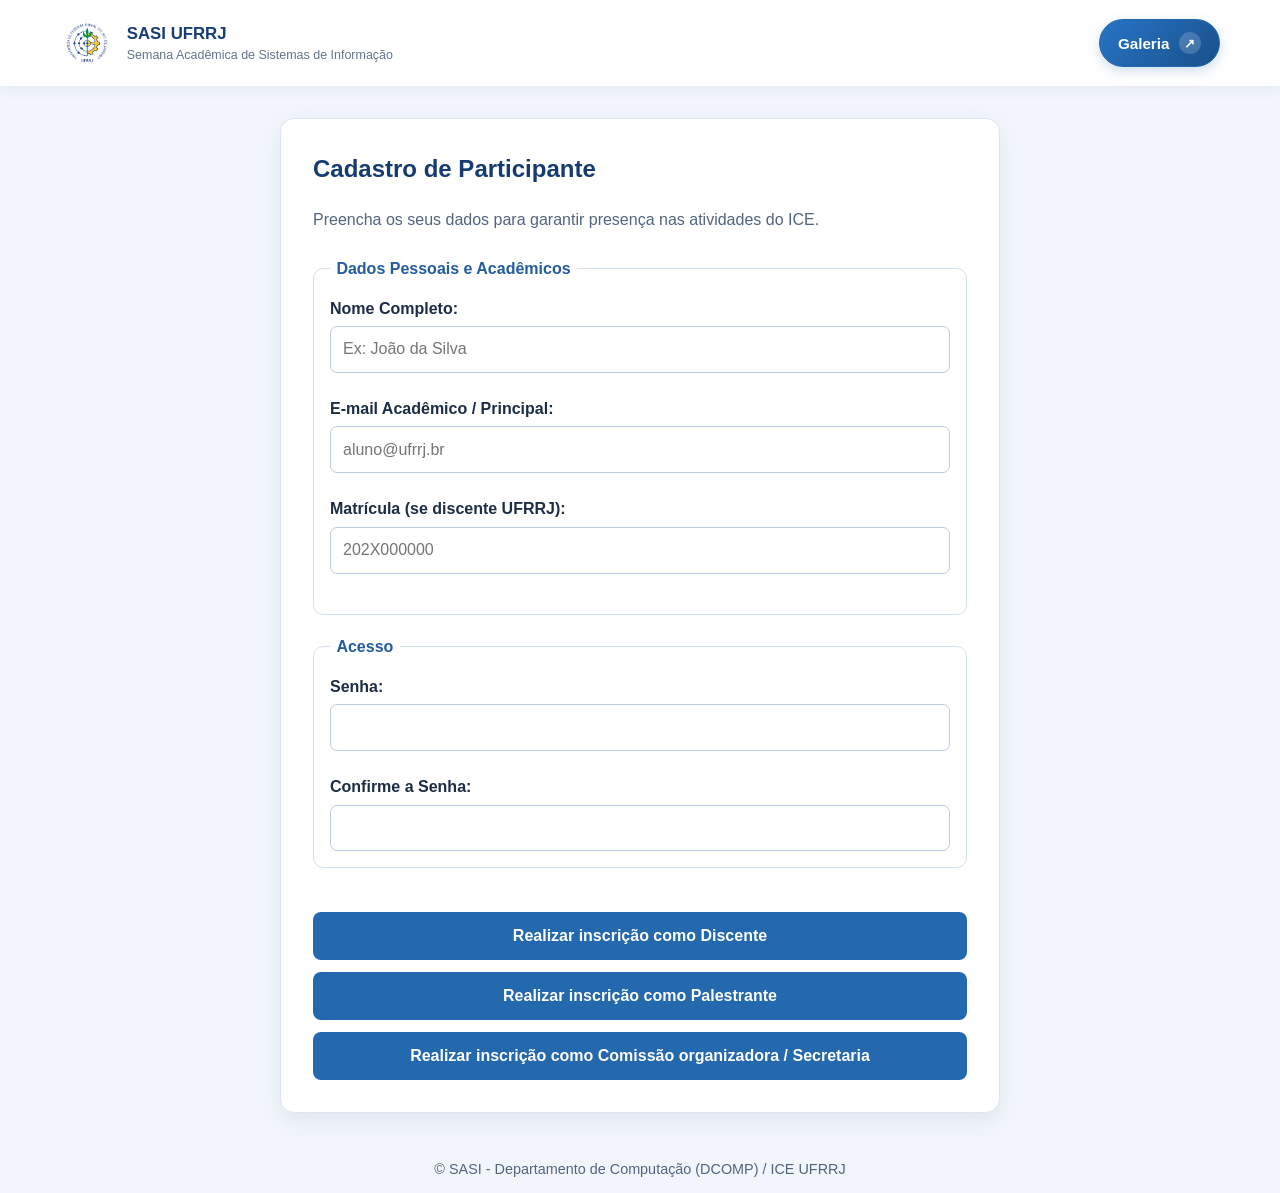
==== index.html @ 39d0a59e "Rename telaLogin.html to index.html" ====
<!DOCTYPE html>
<html lang="pt-br">
<head>
    <meta charset="UTF-8">
    <meta name="viewport" content="width=device-width, initial-scale=1.0">
    <title>SASI UFRRJ</title>
    <link rel="stylesheet" href="../css/telaLoguin.css">
</head>
<body>
    <header>
      <a class="brand" href="telaGaleria.html" aria-label="SASI UFRRJ — abrir galeria">
        <img class="logo" src="../imagens/rural_logo.png" alt="">
        <span>
          <strong>SASI UFRRJ</strong>
          <small>Semana Acadêmica de Sistemas de Informação</small>
        </span>
      </a>
        <nav aria-label="Navegação principal">
          <a class="gallery-link" href="telaGaleria.html">
            Galeria
            <span aria-hidden="true">↗</span>
          </a>
      </nav>
    </header>

<main>
  <section>
    <h1>Cadastro de Participante</h1>
    <p>Preencha os seus dados para garantir presença nas atividades do ICE.</p>
    
    <form action="#" method="get">
      <fieldset>
        <legend>Dados Pessoais e Acadêmicos</legend>
        
        <label for="nome">Nome Completo:</label><br>
        <input type="text" id="nome" placeholder="Ex: João da Silva" required><br><br>

        <label for="email">E-mail Acadêmico / Principal:</label><br>
        <input type="email" id="email" placeholder="aluno@ufrrj.br" required><br><br>

        <label for="matricula">Matrícula (se discente UFRRJ):</label><br>
        <input type="text" id="matricula" placeholder="202X000000"><br><br>
      </fieldset>

      <fieldset>
        <legend>Acesso</legend>
        <label for="senha">Senha:</label><br>
        <input type="password" id="senha" required><br><br>
        
        <label for="confirma_senha">Confirme a Senha:</label><br>
        <input type="password" id="confirma_senha" required>
      </fieldset>

      <br>
      <div class="botoes-inscricao">
        <button type="submit" formaction="telaDiscente.html" formmethod="get">Realizar inscrição como Discente</button>
        <button type="submit" formaction="telaPalestrante.html" formmethod="get">Realizar inscrição como Palestrante</button>
        <button type="submit" formaction="telaOrganização.html" formmethod="get">Realizar inscrição como Comissão organizadora / Secretaria</button>
      </div>
    </form>
  </section>
</main>

<footer>
  <p>&copy; SASI - Departamento de Computação (DCOMP) / ICE UFRRJ</p>
</footer>
</body>
</html>
---- css/telaLoguin.css ----
/* Define a paleta, a tipografia e as cores gerais da página. */
      :root {
        color-scheme: light;
        font-family: "Segoe UI", Arial, sans-serif;
        color: #1d2d45;
        background: #f2f6fc;
      }

      /* Mantém o cálculo de dimensões consistente em todos os elementos. */
      * {
        box-sizing: border-box;
      }

      /* Organiza a página em coluna e ocupa pelo menos toda a altura da tela. */
      body {
        min-height: 100vh;
        margin: 0;
        display: flex;
        flex-direction: column;
      }

      /* Estiliza o cabeçalho com fundo azul e conteúdo centralizado. */
      header {
        padding: 1.5rem 1rem;
        color: #fff;
        text-align: center;
        background: linear-gradient(135deg, #153b70, #2875c7);
      }

      /* Ajusta o título principal do cabeçalho. */
      header h1 {
        margin: 0 0 0.75rem;
        font-size: clamp(1.4rem, 4vw, 2rem);
      }

      /* Centraliza os links e permite que quebrem linha em telas menores. */
      nav {
        display: flex;
        justify-content: center;
        flex-wrap: wrap;
        gap: 0.5rem 1.25rem;
      }

      /* Define a aparência padrão dos links de navegação. */
      nav a {
        color: #e7f1ff;
        font-weight: 600;
        text-decoration: none;
      }

      /* Destaca links ao passar o mouse ou navegar pelo teclado. */
      nav a:hover,
      nav a:focus-visible {
        color: #fff;
        text-decoration: underline;
      }

      /* Limita a largura do conteúdo e o centraliza na página. */
      main {
        width: min(100% - 2rem, 720px);
        margin: 2rem auto;
        flex: 1;
      }

      /* Apresenta a área principal como um cartão. */
      section {
        padding: clamp(1.25rem, 4vw, 2rem);
        border: 1px solid #dce6f2;
        border-radius: 14px;
        background: #fff;
        box-shadow: 0 8px 24px rgb(29 55 91 / 8%);
      }

      /* Destaca o título da seção com o tom azul principal. */
      section h1,
      section h2 {
        margin-top: 0;
        color: #153b70;
      }

      /* Melhora a leitura do texto introdutório da seção. */
      section > p {
        margin-bottom: 1.5rem;
        color: #52647e;
        line-height: 1.6;
      }

      /* Agrupa os campos do formulário com borda e espaçamento. */
      fieldset {
        min-width: 0;
        margin: 0 0 1.25rem;
        padding: 1rem;
        border: 1px solid #d5e0ef;
        border-radius: 10px;
      }

      /* Diferencia o título de cada grupo de campos. */
      legend {
        padding: 0 0.4rem;
        color: #245c9e;
        font-weight: 700;
      }

      /* Destaca os rótulos dos campos. */
      label {
        display: inline-block;
        margin-bottom: 0.35rem;
        font-weight: 600;
      }

      /* Padroniza dimensões e aparência dos campos do formulário. */
      input {
        width: 100%;
        min-height: 44px;
        padding: 0.65rem 0.75rem;
        border: 1px solid #bdcbe0;
        border-radius: 7px;
        background: #fff;
        color: inherit;
        font: inherit;
      }

      /* Indica visualmente quando um campo está em foco. */
      input:focus {
        border-color: #2875c7;
        outline: 3px solid rgb(40 117 199 / 18%);
      }

      /* Organiza as opções de perfil em uma coluna. */
      .botoes-inscricao {
        display: grid;
        gap: 0.75rem;
      }

      /* Estiliza os botões de inscrição para cada perfil. */
      button {
        width: 100%;
        min-height: 48px;
        padding: 0.75rem 1rem;
        border: 0;
        border-radius: 8px;
        background: #2468ad;
        color: #fff;
        font: inherit;
        font-weight: 700;
        cursor: pointer;
        transition: background-color 150ms ease, transform 150ms ease;
      }

      /* Escurece o botão ao passar o mouse. */
      button:hover {
        background: #194f89;
      }

      /* Dá retorno visual enquanto o botão está sendo pressionado. */
      button:active {
        transform: translateY(1px);
      }

      /* Destaca o botão quando ele recebe foco pelo teclado. */
      button:focus-visible {
        outline: 3px solid #91b9e8;
        outline-offset: 3px;
      }

      /* Estiliza o rodapé com texto centralizado e discreto. */
      footer {
        padding: 1rem;
        color: #52647e;
        text-align: center;
        font-size: 0.9rem;
      }

      /* Remove a margem padrão do parágrafo no rodapé. */
      footer p {
        margin: 0;
      }

      /* Ajusta espaçamentos para telas estreitas. */
      @media (max-width: 480px) {
        main {
          width: min(100% - 1rem, 720px);
          margin: 1rem auto;
        }

        section {
          padding: 1rem;
        }

        fieldset {
          padding: 0.75rem;
        }
      }

/* Complementa os estilos do cadastro com a identidade visual do evento. */
header .logo {
	display: block;
	width: 76px;
	height: 76px;
	margin: 0 auto 0.75rem;
	border-radius: 50%;
	background: #fff;
	object-fit: contain;
}

header nav {
	gap: 0.5rem 1.25rem;
}

main {
	width: min(100% - 2rem, 720px);
}

section {
	line-height: 1.5;
}

fieldset p {
	margin: 0 0 1rem;
}

input[type="file"] {
	max-width: 100%;
	font: inherit;
}

button {
	cursor: pointer;
}

@media (max-width: 480px) {
	header {
		padding: 1.25rem 0.75rem;
	}

	main {
		width: calc(100% - 1rem);
	}
}

/* Alinha a marca e os links como no cabeçalho da galeria. */
header {
	display: flex;
	align-items: center;
	justify-content: space-between;
	gap: 1.5rem;
	padding: 1rem max(1.5rem, calc((100% - 1160px) / 2));
	background: #fff;
	color: #23344d;
	text-align: left;
	box-shadow: 0 2px 14px rgb(35 52 77 / 7%);
}

/* Mantém a marca em uma linha, com a descrição abaixo do nome. */
.brand {
	display: inline-flex;
	align-items: center;
	gap: 0.8rem;
	color: #173d75;
	text-decoration: none;
}

.brand strong,
.brand small {
	display: block;
}

.brand strong {
	font-size: 1.05rem;
}

.brand small {
	margin-top: 0.25rem;
	color: #64748b;
	font-size: 0.78rem;
}

/* Ajusta o logotipo ao tamanho compacto do menu. */
header .logo {
	width: 54px;
	height: 54px;
	margin: 0;
	border-radius: 50%;
	background: #fff;
	object-fit: contain;
}

/* Apresenta os links em formato de menu flexível. */
header nav {
	display: flex;
	align-items: center;
	justify-content: flex-end;
	flex-wrap: wrap;
	gap: 0.4rem;
}

header nav a {
	padding: 0.65rem 0.8rem;
	border-radius: 6px;
	color: #52647e;
	font-size: 0.92rem;
	font-weight: 700;
	text-decoration: none;
}

header nav a:hover,
header nav a:focus-visible {
	background: #edf4fc;
	color: #173d75;
}

header nav a.active {
	background: #eaf1fa;
	color: #173d75;
}

/* Empilha marca e menu em telas menores. */
@media (max-width: 760px) {
	header {
		align-items: flex-start;
		flex-direction: column;
		gap: 0.8rem;
		padding: 1rem 1.25rem;
	}

	header nav {
		justify-content: flex-start;
		margin-left: -0.8rem;
	}
}

/* Reduz os espaços do menu em celulares estreitos. */
@media (max-width: 480px) {
	header nav {
		gap: 0.1rem;
	}

	header nav a {
		padding: 0.55rem;
		font-size: 0.82rem;
	}

	.brand small {
		max-width: 240px;
		font-size: 0.72rem;
	}
}

/* Destaca o acesso à galeria como a ação principal do cabeçalho. */
header nav a.gallery-link {
	display: inline-flex;
	align-items: center;
	gap: 0.6rem;
	padding: 0.75rem 1.15rem;
	border: 1px solid #2468ad;
	border-radius: 999px;
	background: linear-gradient(135deg, #2875c7, #194f89);
	box-shadow: 0 4px 12px rgb(36 104 173 / 22%);
	color: #fff;
	font-size: 0.95rem;
	font-weight: 700;
	transition: transform 150ms ease, box-shadow 150ms ease, background 150ms ease;
}

/* Dá retorno visual ao passar o ponteiro ou pressionar o botão. */
header nav a.gallery-link:hover {
	transform: translateY(-2px);
	background: linear-gradient(135deg, #2468ad, #153b70);
	box-shadow: 0 6px 16px rgb(36 104 173 / 30%);
	color: #fff;
}

/* Mantém um contorno bem visível na navegação pelo teclado. */
header nav a.gallery-link:focus-visible {
	outline: 3px solid #91b9e8;
	outline-offset: 3px;
}

/* Exibe o ícone em um círculo discreto dentro do botão. */
header nav a.gallery-link span {
	display: inline-grid;
	width: 1.35rem;
	height: 1.35rem;
	place-items: center;
	border-radius: 50%;
	background: rgb(255 255 255 / 18%);
	font-size: 0.8rem;
}

@media (prefers-reduced-motion: reduce) {
	header nav a.gallery-link {
		transition: none;
	}
}
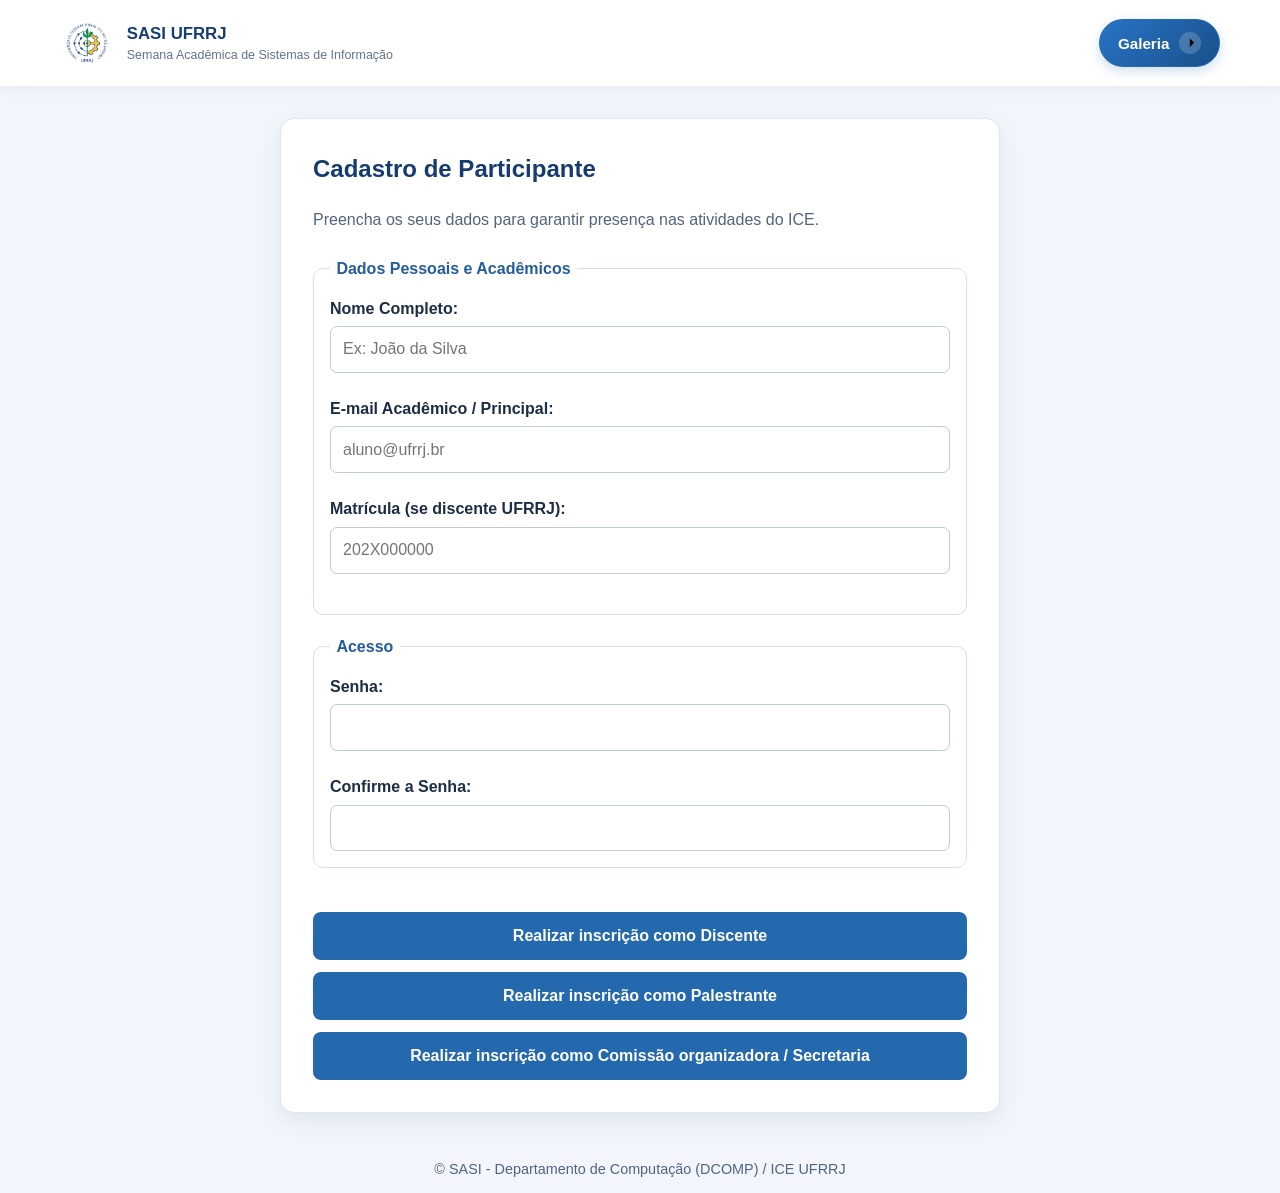
==== commit 70b5a01a: "Update index.html" ====
--- a/index.html
+++ b/index.html
@@ -4,21 +4,25 @@
     <meta charset="UTF-8">
     <meta name="viewport" content="width=device-width, initial-scale=1.0">
     <title>SASI UFRRJ</title>
-    <link rel="stylesheet" href="../css/telaLoguin.css">
+    <link rel="stylesheet" href="css/telaLoguin.css">
 </head>
 <body>
     <header>
-      <a class="brand" href="telaGaleria.html" aria-label="SASI UFRRJ — abrir galeria">
-        <img class="logo" src="../imagens/rural_logo.png" alt="">
+      <a class="brand" href="html/telaGaleria.html" aria-label="SASI UFRRJ — abrir galeria">
+        <img class="logo" src="imagens/rural_logo.png" alt="">
         <span>
           <strong>SASI UFRRJ</strong>
           <small>Semana Acadêmica de Sistemas de Informação</small>
         </span>
       </a>
         <nav aria-label="Navegação principal">
-          <a class="gallery-link" href="telaGaleria.html">
+          <a class="gallery-link" href="html/telaGaleria.html">
             Galeria
-            <span aria-hidden="true">↗</span>
+            <span aria-hidden="true">
+              <svg viewBox="0 0 20 20" focusable="false">
+                <path d="M4 10h10m-4-4 4 4-4 4"></path>
+              </svg>
+            </span>
           </a>
       </nav>
     </header>
@@ -53,9 +57,9 @@
 
       <br>
       <div class="botoes-inscricao">
-        <button type="submit" formaction="telaDiscente.html" formmethod="get">Realizar inscrição como Discente</button>
-        <button type="submit" formaction="telaPalestrante.html" formmethod="get">Realizar inscrição como Palestrante</button>
-        <button type="submit" formaction="telaOrganização.html" formmethod="get">Realizar inscrição como Comissão organizadora / Secretaria</button>
+        <button type="submit" formaction="html/telaDiscente.html" formmethod="get">Realizar inscrição como Discente</button>
+        <button type="submit" formaction="html/telaPalestrante.html" formmethod="get">Realizar inscrição como Palestrante</button>
+        <button type="submit" formaction="html/telaOrganização.html" formmethod="get">Realizar inscrição como Comissão organizadora / Secretaria</button>
       </div>
     </form>
   </section>
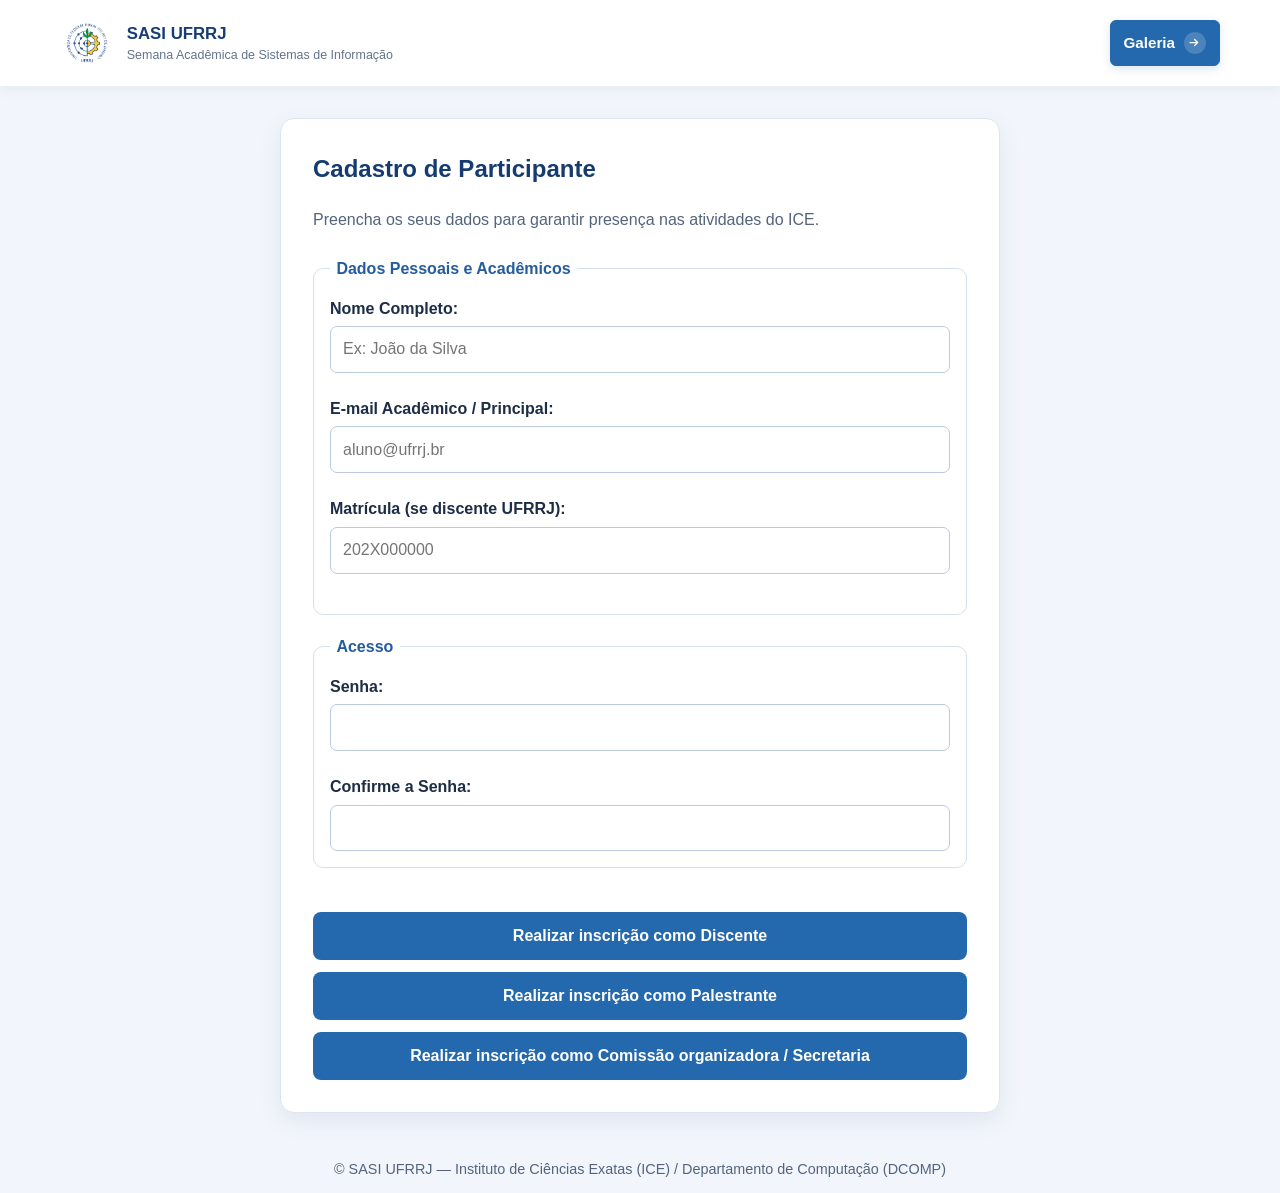
==== commit eb191117: "Update index.html" ====
--- a/index.html
+++ b/index.html
@@ -66,7 +66,7 @@
 </main>
 
 <footer>
-  <p>&copy; SASI - Departamento de Computação (DCOMP) / ICE UFRRJ</p>
+  <p>&copy; SASI UFRRJ — Instituto de Ciências Exatas (ICE) / Departamento de Computação (DCOMP)</p>
 </footer>
 </body>
 </html>
--- a/css/telaLoguin.css
+++ b/css/telaLoguin.css
@@ -1,7 +1,7 @@
 /* Define a paleta, a tipografia e as cores gerais da página. */
       :root {
         color-scheme: light;
-        font-family: "Segoe UI", Arial, sans-serif;
+        font-family: Arial, Helvetica, sans-serif;
         color: #1d2d45;
         background: #f2f6fc;
       }
@@ -324,8 +324,9 @@
 	}
 
 	header nav {
-		justify-content: flex-start;
-		margin-left: -0.8rem;
+		justify-content: flex-end;
+		width: 100%;
+		margin-left: 0;
 	}
 }
 
@@ -350,24 +351,27 @@
 header nav a.gallery-link {
 	display: inline-flex;
 	align-items: center;
-	gap: 0.6rem;
-	padding: 0.75rem 1.15rem;
+	justify-content: center;
+	gap: 0.55rem;
+	min-height: 44px;
+	padding: 0.65rem 0.8rem;
 	border: 1px solid #2468ad;
-	border-radius: 999px;
-	background: linear-gradient(135deg, #2875c7, #194f89);
-	box-shadow: 0 4px 12px rgb(36 104 173 / 22%);
+	border-radius: 6px;
+	background: #2468ad;
+	box-shadow: 0 3px 10px rgb(36 104 173 / 16%);
 	color: #fff;
 	font-size: 0.95rem;
 	font-weight: 700;
-	transition: transform 150ms ease, box-shadow 150ms ease, background 150ms ease;
+	transition: transform 150ms ease, box-shadow 150ms ease, background-color 150ms ease;
 }
 
 /* Dá retorno visual ao passar o ponteiro ou pressionar o botão. */
 header nav a.gallery-link:hover {
 	transform: translateY(-2px);
-	background: linear-gradient(135deg, #2468ad, #153b70);
-	box-shadow: 0 6px 16px rgb(36 104 173 / 30%);
+	background: #194f89;
+	box-shadow: 0 5px 14px rgb(36 104 173 / 24%);
 	color: #fff;
+	text-decoration: none;
 }
 
 /* Mantém um contorno bem visível na navegação pelo teclado. */
@@ -379,12 +383,30 @@
 /* Exibe o ícone em um círculo discreto dentro do botão. */
 header nav a.gallery-link span {
 	display: inline-grid;
-	width: 1.35rem;
-	height: 1.35rem;
+	width: 1.4rem;
+	height: 1.4rem;
 	place-items: center;
 	border-radius: 50%;
 	background: rgb(255 255 255 / 18%);
-	font-size: 0.8rem;
+	line-height: 1;
+}
+
+header nav a.gallery-link svg {
+	width: 0.95rem;
+	height: 0.95rem;
+	fill: none;
+	stroke: currentColor;
+	stroke-width: 1.8;
+	stroke-linecap: round;
+	stroke-linejoin: round;
+}
+
+@media (max-width: 480px) {
+	header nav a.gallery-link {
+		min-height: 48px;
+		padding: 0.7rem 1rem;
+		border-radius: 8px;
+	}
 }
 
 @media (prefers-reduced-motion: reduce) {
